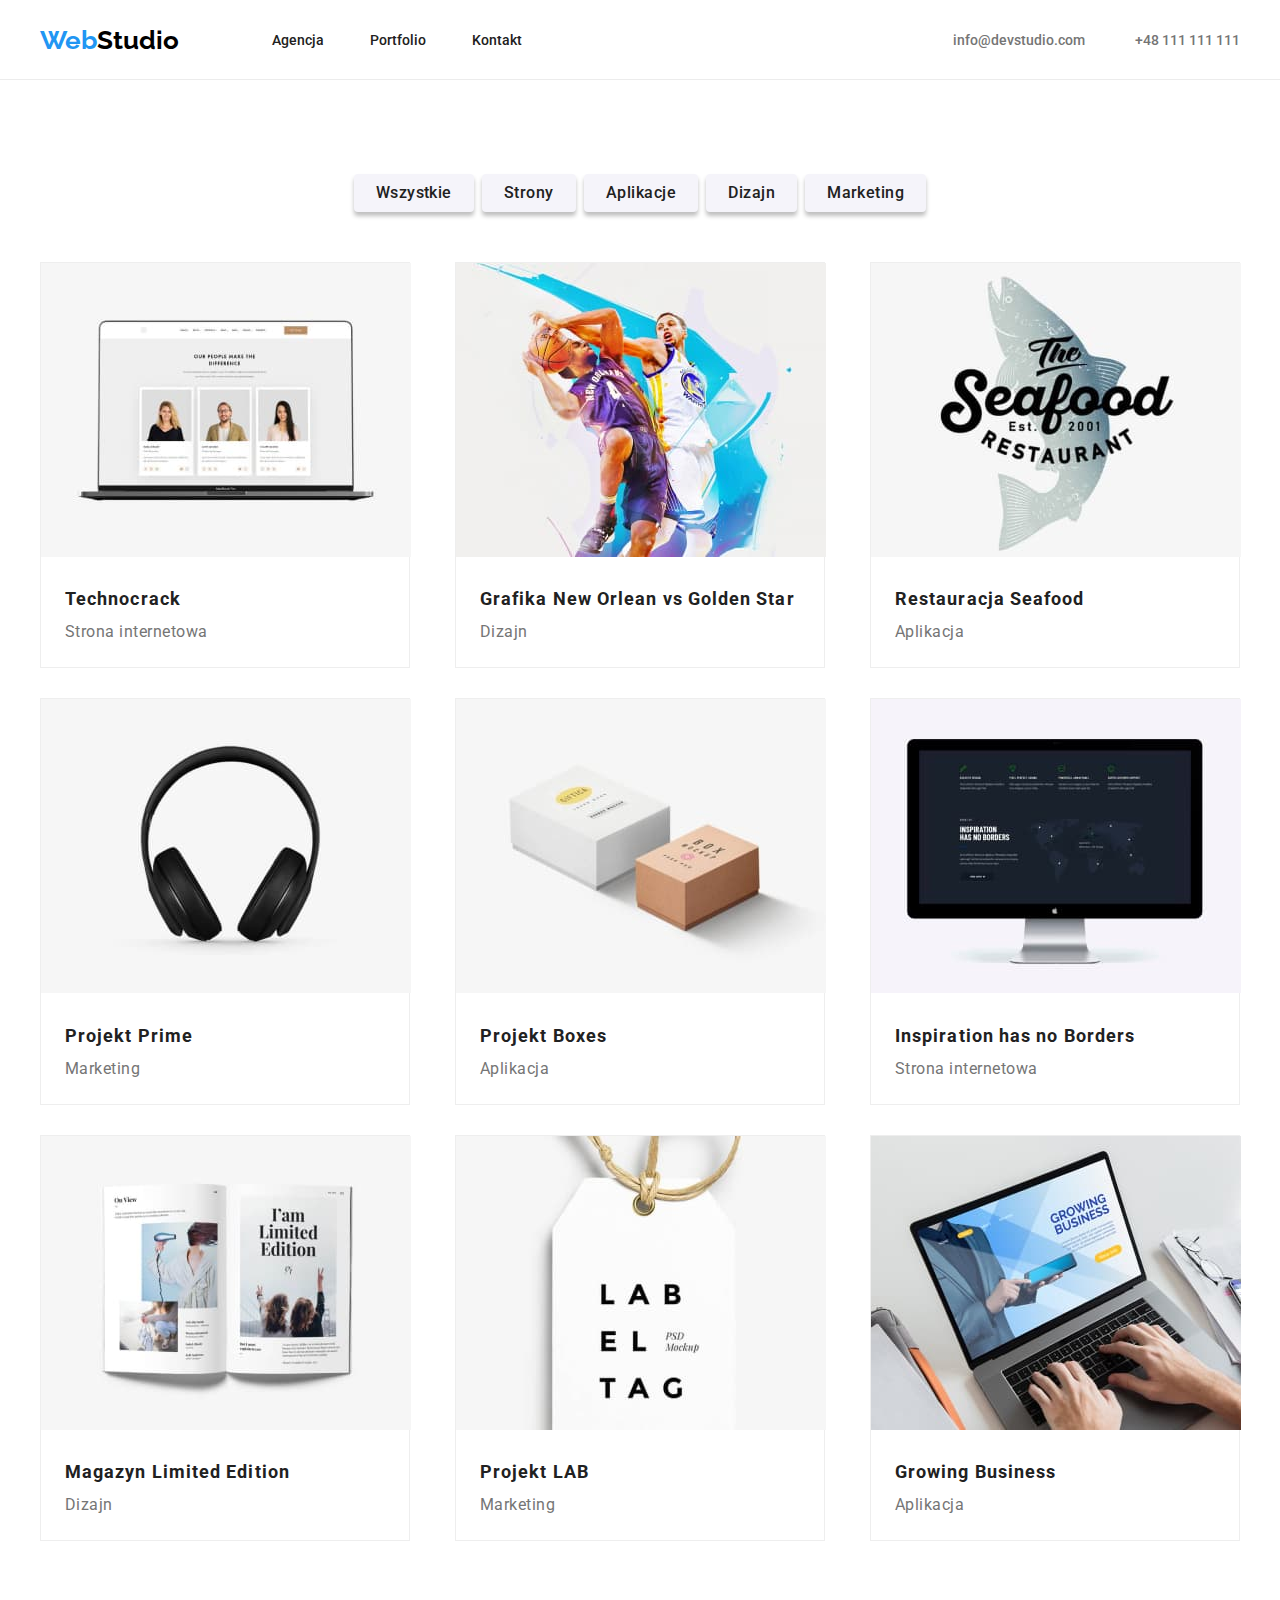
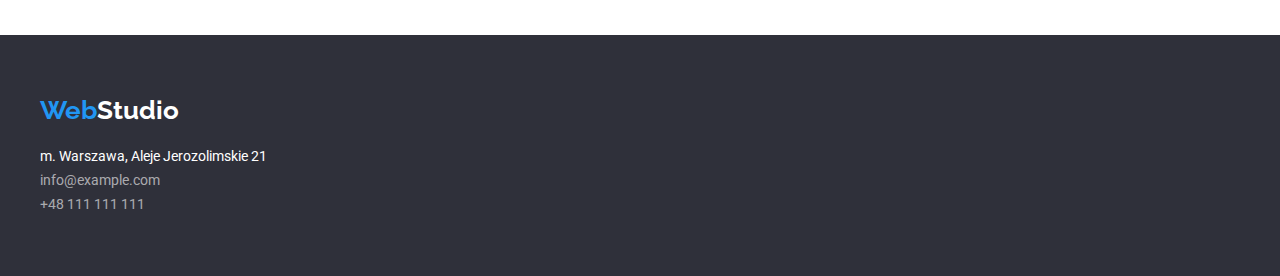
==== portfolio.html @ f836782e "start" ====
<!DOCTYPE html>
<html lang="pl">
  <head>
    <link
    rel="stylesheet"
    href="https://cdnjs.cloudflare.com/ajax/libs/modern-normalize/1.0.0/modern-normalize.min.css"
    />
    <meta charset="utf-8" />
    <meta http-equiv="x-ua-compatible" content="ie=edge" />
    <meta name="viewport" content="width=device-width, initial-scale=1.0" />
    <link rel="stylesheet" href="./css/styles.css" />
    <link rel="preconnect" href="https://fonts.googleapis.com" />
    <link rel="preconnect" href="https://fonts.gstatic.com" crossorigin />
    <link
      href="https://fonts.googleapis.com/css2?family=Raleway:wght@700&family=Roboto:ital,wght@0,400;0,500;0,700;0,900;1,400;1,500;1,700;1,900&display=swap"
      rel="stylesheet"
    />
    <title>WebStudio</title>
  </head>

  <body>
    <!-- Header -->
    <header class="header">
      <div class="container">
        <div class="header-menu">
          <div class="header-menu-items">
            <a
              class="link-webstudio"
              href="https://vigab.github.io/goit-markup-hw-03/"
            >
              <h2 class="web">Web<span class="studio">Studio</span></h2>
            </a>
            <nav>
              <ul class="header-menu-items-nav">
                <li>
                  <a class="header-menu-items-nav-link" href="index.html">Agencja</a>
                </li>
                <li>
                  <a class="header-menu-items-nav-link" href="portfolio.html">Portfolio</a>
                </li>
                <li>
                  <a class="header-menu-items-nav-link" href="kontakt.html">Kontakt</a>
                </li>
              </ul>
              </div>
            </nav>
            <ul class="header-menu-items-contact">
              <li>
                <a class="header-menu-items-contact-link" href="mailto:info@devstudio.com"
                  >info@devstudio.com</a
                >
              </li>
              <li>
                <a class="header-menu-items-contact-link" href="tel:+48111111111"
                  >+48 111 111 111</a
                >
              </li>
            </ul>
          
        </div>
      </div>
    </header>
    <main>
      <!-- Section 5 -->
      <section class="portfolio-buttons section">
        <div class="container">
          <ul class="portfolio-buttons-list">
            <li class="portfolio-buttons-list-item">
              <button type="button" class="button-portfolio">
                <span class="button-portfolio-text">Wszystkie</span>
              </button>
            </li>
            <li class="portfolio-buttons-list-item">
              <button type="button" class="button-portfolio">
                <span class="button-portfolio-text">Strony</span>
              </button>
            </li>
            <li class="portfolio-buttons-list-item">
              <button type="button" class="button-portfolio">
                <span class="button-portfolio-text">Aplikacje</span>
              </button>
            </li>
            <li class="portfolio-buttons-list-item">
              <button type="button" class="button-portfolio">
                <span class="button-portfolio-text">Dizajn</span>
              </button>
            </li>
            <li class="portfolio-buttons-list-item">
              <button type="button" class="button-portfolio">
                <span class="button-portfolio-text">Marketing</span>
              </button>
            </li>
          </ul>
        </div>
      </section>
      <!-- Section 6 -->
      <section class="portfolio-projects section"> 
        <div class="container">
          <ul class="portfolio-projects-list">
            <li class="portfolio-projects-list-item">
              <figure class="portfolio-projects-image">
                <img
                  src="./images/technocrack.jpg"
                  alt="projekt strony internetowej"
                  width="370"
                  height="294"
                />
                <figcaption class="portfolio-projects-caption">
                  <h4 class="portfolio-name">Technocrack</h4>
                  <p class="affiliation">Strona internetowa</p>
                </figcaption>
              </figure>
            </li>
            <li class="portfolio-projects-list-item">
              <figure class="portfolio-projects-image">
                <img
                  src="./images/grafika-new-orlean.jpg"
                  alt="zawodnicy koszykówki"
                  width="370"
                  height="294"
                />
                <figcaption class="portfolio-projects-caption">
                  <h4 class="portfolio-name">
                    Grafika New Orlean vs Golden Star
                  </h4>
                  <p class="affiliation">Dizajn</p>
                </figcaption>
              </figure>
            </li>
            <li class="portfolio-projects-list-item">
              <figure class="portfolio-projects-image">
                <img
                  src="./images/restauracja-apka.jpg"
                  alt="logo restauracji"
                  width="370"
                  height="294"
                />
                <figcaption class="portfolio-projects-caption">
                  <h4 class="portfolio-name">Restauracja Seafood</h4>
                  <p class="affiliation">Aplikacja</p>
                </figcaption>
              </figure>
            </li>
            <li class="portfolio-projects-list-item">
              <figure class="portfolio-projects-image">
                <img
                  src="./images/projekt-prime.jpg"
                  alt="słuchawki"
                  width="370"
                  height="294"
                />
                <figcaption class="portfolio-projects-caption">
                  <h4 class="portfolio-name">Projekt Prime</h4>
                  <p class="affiliation">Marketing</p>
                </figcaption>
              </figure>
            </li>
            <li class="portfolio-projects-list-item">
              <figure class="portfolio-projects-image">
                <img
                  src="./images/projekt-boxes.jpg"
                  alt="pudełka"
                  width="370"
                  height="294"
                />
                <figcaption class="portfolio-projects-caption">
                  <h4 class="portfolio-name">Projekt Boxes</h4>
                  <p class="affiliation">Aplikacja</p>
                </figcaption>
              </figure>
            </li>
            <li class="portfolio-projects-list-item">
              <figure class="portfolio-projects-image">
                <img
                  src="./images/isnpiration.jpg"
                  alt="ekran komputerowy"
                  width="370"
                  height="294"
                />
                <figcaption class="portfolio-projects-caption">
                  <h4 class="portfolio-name">Inspiration has no Borders</h4>
                  <p class="affiliation">Strona internetowa</p>
                </figcaption>
              </figure>
            </li>
            <li class="portfolio-projects-list-item">
              <figure class="portfolio-projects-image">
                <img
                  src="./images/magazyn.jpg"
                  alt="magazyn"
                  width="370"
                  height="294"
                />
                <figcaption class="portfolio-projects-caption">
                  <h4 class="portfolio-name">Magazyn Limited Edition</h4>
                  <p class="affiliation">Dizajn</p>
                </figcaption>
              </figure>
            </li>
            <li class="portfolio-projects-list-item">
              <figure class="portfolio-projects-image">
                <img
                  src="./images/projekt-lab.jpg"
                  alt="eytkieta"
                  width="370"
                  height="294"
                />
                <figcaption class="portfolio-projects-caption">
                  <h4 class="portfolio-name">Projekt LAB</h4>
                  <p class="affiliation">Marketing</p>
                </figcaption>
              </figure>
            </li>
            <li class="portfolio-projects-list-item">
              <figure class="portfolio-projects-image">
                <img
                  src="./images/growing.jpg"
                  alt="laptop"
                  width="370"
                  height="294"
                />
                <figcaption class="portfolio-projects-caption">
                  <h4 class="portfolio-name">Growing Business</h4>
                  <p class="affiliation">Aplikacja</p>
                </figcaption>
              </figure>
            </li>
          </ul> 
        </div>
      </section>
    </main>
    <!-- Footer -->
    <footer class="footer">
      <div class="container">
        <a class="link-webstudio" href="https://vigab.github.io/goit-markup-hw-03/">
          <h2 class="footer-web">Web<span class="footer-studio">Studio</span></h2>
        </a>
        <address>
          <ul>
            <li>
              <p class="footer-address">m. Warszawa, Aleje Jerozolimskie 21</p>
            </li>
            <li>
              <a class="footer-contact" href="info@example.com"
                >info@example.com</a
              >
            </li>
            <li>
              <a class="footer-contact" href="tel:+48111111111"
                >+48 111 111 111</a
              >
            </li>
          </ul>
        </address>
      </div>
    </footer>
  </body>
</html>
---- css/styles.css ----
/*all*/
body {
    font-family: 'Roboto',
            sans-serif;
    color: black;
}

:root {
    --main-blue: #2196F3;
    --lighter-black: #212121;
    --main-grey: #757575;
    --background-dark: #2F303A;
    --button-grey: #F5F4FA;
    --background-grey: #F5F4FA;

}

*,
*::before,
*::after {
  box-sizing: border-box;
}

h1,
h2,
h3,
h4,
h5,
h6,
p,
ul {
    margin: 0;
    padding: 0;
}

ul {
    list-style-type: none;
}

.container {
    max-width: 1200px;
    margin: 0 auto;
}

.section {
    padding-top: 94px;
    padding-bottom: 94px;
}

/*Header*/

.header {
    border-bottom: 1px solid #ececec;
    background-color: #fff;
    padding: 25px 0;
    height: 80px;
}

.header-menu {
    display: flex;
    justify-content: space-between;
    flex-wrap: wrap;
    align-items: center;
}

.header-menu-items {
    display: flex;
    flex-wrap: wrap;
    align-items: center;
    list-style: none;
}

.header-menu-items-nav {
    display: flex;
    flex-wrap: wrap;
    align-items: center;
    list-style: none;
    margin-left: -46px;

}

.header-menu-items-contact {
    display: flex;
    flex-wrap: wrap;
    align-items: center;
    list-style: none;
    margin-left: -50px;
}

.web,
.studio {
    font-family: Raleway, sans-serif;
    font-size: 26px;
    font-weight: 700;
    line-height: 1.19;
}

.link-webstudio {
    margin-right: 93px;
}

.web {
    color: var(--main-blue);
}

.studio {
    color: black;
}

.header-menu-items-nav-link:hover,
.header-menu-items-nav-link:focus {
    color: var(--main-blue);
}

.header-menu-items-contact-link:hover,
.header-menu-items-contact-link:focus {
    color: var(--main-blue);
}

.header-menu-items-nav-link,
.header-menu-items-contact-link,
.link-webstudio {
    text-decoration: none;
    font-weight: 500;
    font-size: 14px;
    line-height: 1.14em;
}

.header-menu-items-nav-link {
    color: var(--lighter-black);
    margin-left: 46px;
}

.header-menu-items-contact-link {
    color: var(--main-grey);
    margin-left: 50px;
}


/*Sections main page*/

.section-title {
    background-color: var(--background-dark);
    text-align: center;
    padding: 200px 0;
}


.our-team {
    background-color: var(--background-grey);
}

.title-main {
    color: white;
    font-size: 44px;
    font-weight: 900;
    text-align: center;
    line-height: 1.36em;
    max-width: 696px;
    margin: 0 auto 30px;

}

.button-main {
    background-color: var(--main-blue);
    cursor: pointer;
    border: 0px;
    color: white;
    font-size: 16px;
    font-weight: 700;
    text-align: center;
    line-height: 1.875em;
    padding: 10px 42px;
    border-radius: 4px;
    letter-spacing: 0.06em;
    box-shadow: 0px 4px 4px rgba(0, 0, 0, 0.15);
    border-radius: 4px;
}

.button-main:hover {
    background-color: #2196F3CC;
}

.section-info {
    display: flex;
    list-style-type: none;
    flex-wrap: wrap;
    margin-bottom: -30px;
    padding-bottom: 94px;
    justify-content: space-between;
}

.section-info-container {
    margin-bottom: 30px;
    max-width: 270px;
}

.section-info-title {
    font-weight: 700;
    font-size: 14px;
    text-transform: uppercase;
    color: var(--lighter-black);
    line-height: 1.14em;
    margin-bottom: 10px;
    letter-spacing: 0.03em;
}

.section-info-title-text {
    font-size: 14px;
    color: var(--main-grey);
    line-height: 1.71em;
    letter-spacing: 0.03em;
}

.title-section {
    font-size: 36px;
    font-weight: 700;
    text-align: center;
    color: var(--lighter-black);
    line-height: 1.17em;
    margin-bottom: 50px;
    letter-spacing: 0.03em;
}

.title-section-list {
    display: flex;
    flex-wrap: wrap;
    margin-bottom: -30px;
    justify-content: space-between;
    
}

.title-section-list-item {
    margin-bottom: 30px;
}

.our-team-list {
    list-style-type: none;
    display: flex;
    flex-wrap: wrap;
    margin-bottom: -30px;
    justify-content: space-between;
}

.our-team-list-item {
    background-color: #fff;
    text-align: center;
    box-shadow: 0px 1px 3px rgba(0, 0, 0, 0.12), 0px 1px 1px rgba(0, 0, 0, 0.14), 0px 2px 1px rgba(0, 0, 0, 0.2);
    border-radius: 0px 0px 4px 4px;
    margin-bottom: 30px;
}

.our-team-image {
    margin: 0px;
}

.name {
    font-weight: 500;
    font-size: 16px;
    text-align: center;
    color: var(--lighter-black);
    line-height: 1.19em;
    padding-top: 30px;
    margin-bottom: 10px;
}

.occupation {
    font-size: 16px;
    text-align: center;
    color: var(--main-grey);
    line-height: 1.19em;
    padding-bottom: 30px;
}


/* Section portfolio */

.portfolio-buttons {
    padding-bottom: 0px;
}

.portfolio-projects {
    padding-top: 0px;
}

.button-portfolio {
    background-color: var(--button-grey);
    cursor: pointer;
    border: 0px;
    padding: 6px 22px;
    border-radius: 4px;
    box-shadow: 0px 4px 4px rgba(0, 0, 0, 0.25);

}

.button-portfolio:hover {
    background-color: var(--main-blue);
}

.button-portfolio:hover > span {
    color: white;
}

.button-portfolio-text {
    font-size: 16px;
    font-weight: 500;
    line-height: 1.62em;
    color: var(--lighter-black);
    text-align: center;
    letter-spacing: 0.03em;
}

.portfolio-buttons-list {
    display: flex;
    justify-content: center;
    list-style-type: none;
    flex-wrap: wrap;
    margin-left: -8px;
    margin-bottom: -8px;
    padding-bottom: 50px;
    
}

.portfolio-buttons-list-item {
    margin-left: 8px;
    margin-bottom: 8px;
}

.portfolio-projects-list {
    list-style-type: none;
    display: flex;
    flex-wrap: wrap;
    margin-bottom: -30px;
    justify-content: space-between;
}



.portfolio-projects-list-item {
    margin-bottom: 30px;
    max-width: 370px;
    border: 1px solid #EEEEEE;
}

.portfolio-projects-image {
    margin: 0px;
}

.portfolio-name {
    font-weight: 700;
    font-size: 18px;
    line-height: 2em;
    color: var(--lighter-black);
    letter-spacing: 0.06em;
}

.affiliation {
    font-size: 16px;
    line-height: 1.88em;
    color: var(--main-grey);
    letter-spacing: 0.03em;
}

.portfolio-projects-caption {
    margin: 20px 24px 20px 24px;
}

/*Footer*/

.footer {
    background-color: var(--background-dark);
    padding: 60px 0;
}

.footer-web,
.footer-studio {
    font-family: Raleway, sans-serif;
    font-size: 26px;
    font-weight: 700;
    line-height: 1.19em;
}

.footer-web {
    color: var(--main-blue);
}

.footer-studio {
    color: white;
}

.footer-address {
    color: white;
}

.footer-contact:hover,
.footer-contact:focus {
    color: var(--main-blue);
}

.footer-contact {
    text-decoration: none;
    color: rgba(255, 255, 255, 0.6);
}

.footer-address,
.footer-contact {
    font-size: 14px;
    line-height: 1.71em;
    font-style: normal;
}
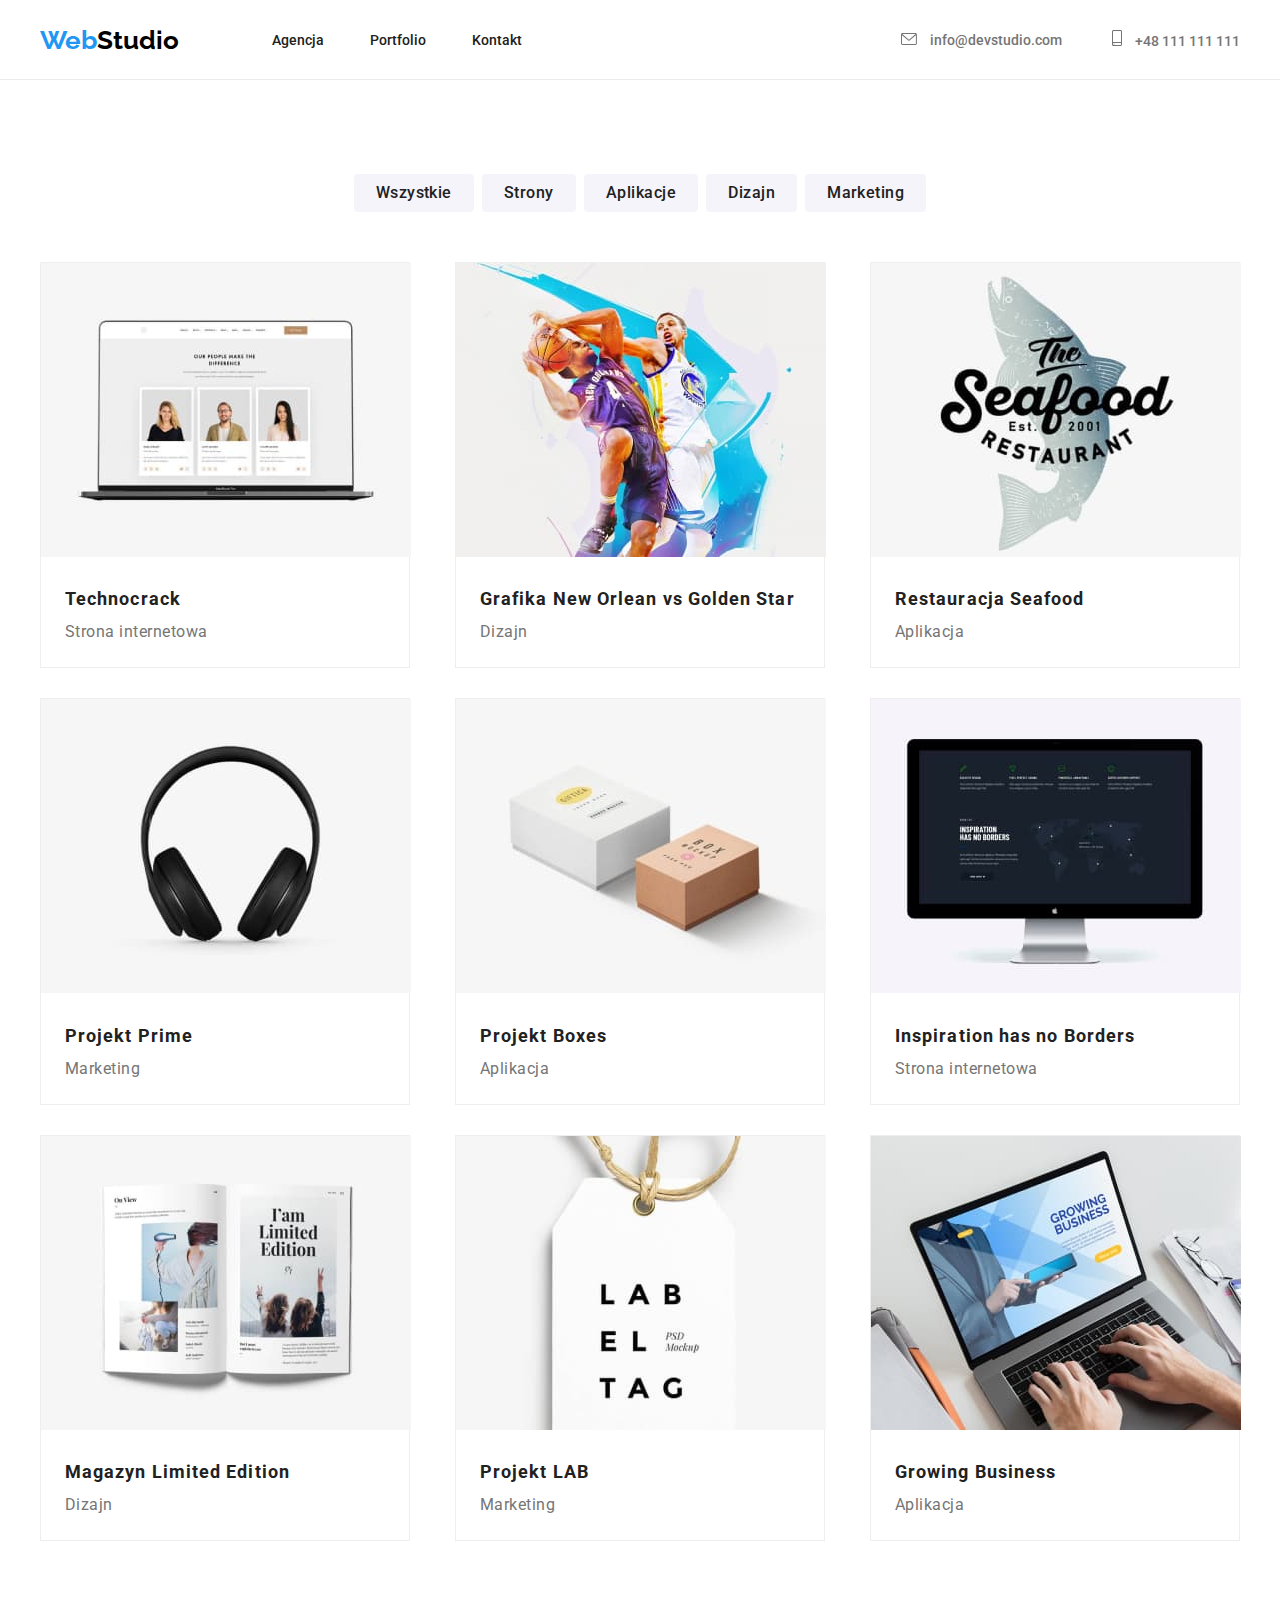
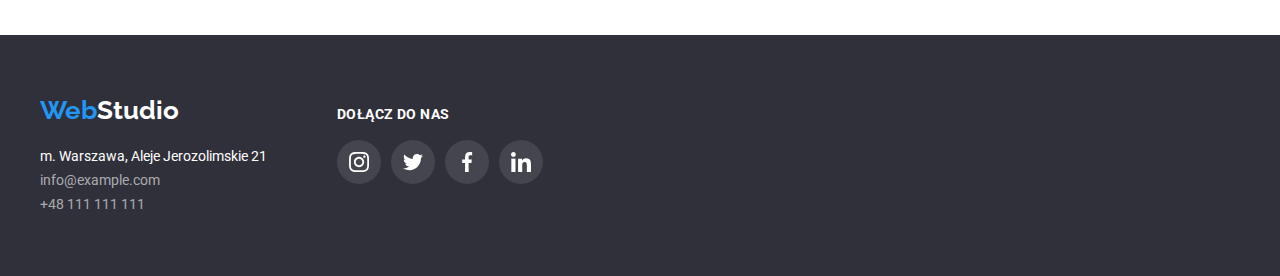
==== commit ac119406: "done" ====
--- a/portfolio.html
+++ b/portfolio.html
@@ -46,22 +46,27 @@
             </nav>
             <ul class="header-menu-items-contact">
               <li>
-                <a class="header-menu-items-contact-link" href="mailto:info@devstudio.com"
-                  >info@devstudio.com</a
-                >
+                <a class="header-menu-items-contact-link" href="mailto:info@devstudio.com">
+                  <svg class="contact-icon" width="16px" height="12px">
+                    <use href="./images/icons.svg#icon-email"></use>
+                  </svg>
+                info@devstudio.com</a>
               </li>
               <li>
                 <a class="header-menu-items-contact-link" href="tel:+48111111111"
-                  >+48 111 111 111</a
+                  >
+                  <svg class="contact-icon" width="10px" height="16px">
+                    <use href="./images/icons.svg#icon-tel"></use>
+                  </svg>
+                  +48 111 111 111</a
                 >
               </li>
             </ul>
-          
         </div>
       </div>
     </header>
     <main>
-      <!-- Section 5 -->
+      <!-- Section Portfolio Buttons -->
       <section class="portfolio-buttons section">
         <div class="container">
           <ul class="portfolio-buttons-list">
@@ -93,7 +98,7 @@
           </ul>
         </div>
       </section>
-      <!-- Section 6 -->
+      <!-- Section Portfolio Projects -->
       <section class="portfolio-projects section"> 
         <div class="container">
           <ul class="portfolio-projects-list">
@@ -232,6 +237,8 @@
     <!-- Footer -->
     <footer class="footer">
       <div class="container">
+        <div class="footer-flex">
+        <div class="footer-left">
         <a class="link-webstudio" href="https://vigab.github.io/goit-markup-hw-03/">
           <h2 class="footer-web">Web<span class="footer-studio">Studio</span></h2>
         </a>
@@ -252,6 +259,41 @@
             </li>
           </ul>
         </address>
+        </div>
+        <div class="footer-right">
+          <h6 class="join-us">DOŁĄCZ DO NAS</h6>
+          <ul class="footer-social-list">
+            <li>
+              <a href="" class="footer-social-list-item">
+                <svg class="social-icon" width="20" height="20">
+                  <use href="./images/icons.svg#icon-instagram"></use>
+                </svg>
+              </a>
+            </li>
+            <li>
+              <a href="" class="footer-social-list-item">
+                <svg class="social-icon" width="20" height="20">
+                  <use href="./images/icons.svg#icon-twitter"></use>
+                </svg>
+              </a>
+            </li>
+            <li>
+              <a href="" class="footer-social-list-item">
+                <svg class="social-icon" width="20" height="20">
+                  <use href="./images/icons.svg#icon-facebook"></use>
+                </svg>
+              </a>
+            </li>
+            <li>
+              <a href="" class="footer-social-list-item">
+                <svg class="social-icon" width="20" height="20">
+                  <use href="./images/icons.svg#icon-linkedin"></use>
+                </svg>
+              </a>
+            </li>
+          </ul>
+        </div>
+        </div>
       </div>
     </footer>
   </body>
--- a/css/styles.css
+++ b/css/styles.css
@@ -12,6 +12,7 @@
     --background-dark: #2F303A;
     --button-grey: #F5F4FA;
     --background-grey: #F5F4FA;
+    --social-icon: #AFB1B8;
 
 }
 
@@ -107,14 +108,17 @@
     color: black;
 }
 
+.header-menu-items-contact-link:hover,
+.header-menu-items-contact-link:focus,
 .header-menu-items-nav-link:hover,
 .header-menu-items-nav-link:focus {
     color: var(--main-blue);
-}
-
-.header-menu-items-contact-link:hover,
-.header-menu-items-contact-link:focus {
-    color: var(--main-blue);
+    
+}
+
+.contact-icon:focus,
+.contact-icon:hover {
+    fill: var(--main-blue);
 }
 
 .header-menu-items-nav-link,
@@ -136,6 +140,10 @@
     margin-left: 50px;
 }
 
+.contact-icon {
+    margin-right: 10px;
+    fill: currentColor;
+}
 
 /*Sections main page*/
 
@@ -143,6 +151,7 @@
     background-color: var(--background-dark);
     text-align: center;
     padding: 200px 0;
+    background-image: linear-gradient(rgba(47, 48, 58, 0.4), rgba(47, 48, 58, 0.4)), url(../images/background.jpg);
 }
 
 
@@ -179,6 +188,7 @@
 
 .button-main:hover {
     background-color: #2196F3CC;
+    box-shadow: 0px 4px 4px rgba(0, 0, 0, 0.25);
 }
 
 .section-info {
@@ -212,6 +222,17 @@
     letter-spacing: 0.03em;
 }
 
+.section-info-icon {
+    display: flex;
+    width: 270px;
+    height: 120px;
+    align-items: center;
+    justify-content: center;
+    flex-direction: column;
+    margin-bottom: 30px;
+    background-color: var(--background-grey);
+}
+
 .title-section {
     font-size: 36px;
     font-weight: 700;
@@ -269,8 +290,55 @@
     text-align: center;
     color: var(--main-grey);
     line-height: 1.19em;
+    padding-bottom: 18px;
+}
+
+.our-team-icons-list {
+    display: flex;
+    justify-content: center;
     padding-bottom: 30px;
-}
+  }
+
+.our-team-icons-item {
+    display: flex;
+    align-items: center;
+    justify-content: center;
+    fill: var(--social-icon);
+    width: 44px;
+    height: 44px;
+    border-radius: 50%;
+    margin-right: 10px;
+  }
+
+.our-team-icons-item:hover,
+.our-team-icons-item:focus {
+  background-color: var(--main-blue);
+  fill: #ffffff;
+}
+
+.our-customers-list {
+    display: flex;
+    justify-content: center;
+  }
+
+.our-customers-item {
+    display: flex;
+    align-items: center;
+    justify-content: center;
+    cursor: pointer;
+    fill: var(--social-icon);
+    width: 170px;
+    height: 92px;
+    border: 1px solid #afb1b8;
+    border-radius: 4px;
+    margin-right: 30px;
+  }
+
+.our-customers-item:hover,
+.our-customers-item:focus {
+    border-color: var(--main-blue);
+    fill: var(--main-blue);
+  }
 
 
 /* Section portfolio */
@@ -289,15 +357,17 @@
     border: 0px;
     padding: 6px 22px;
     border-radius: 4px;
+
+}
+
+.button-portfolio:hover,
+.button-portfolio:focus {
+    background-color: var(--main-blue);
     box-shadow: 0px 4px 4px rgba(0, 0, 0, 0.25);
-
-}
-
-.button-portfolio:hover {
-    background-color: var(--main-blue);
-}
-
-.button-portfolio:hover > span {
+}
+
+.button-portfolio:hover > span,
+.button-portfolio:focus > span {
     color: white;
 }
 
@@ -365,6 +435,11 @@
     margin: 20px 24px 20px 24px;
 }
 
+.portfolio-projects-list-item:hover {
+    box-shadow: 0px 4px 4px rgba(0, 0, 0, 0.25);
+    cursor: pointer;
+}
+
 /*Footer*/
 
 .footer {
@@ -407,4 +482,47 @@
     font-size: 14px;
     line-height: 1.71em;
     font-style: normal;
+}
+
+.footer-flex {
+    display: flex;
+    align-items: baseline;
+}
+
+.footer-left {
+    margin-right: 70px;
+  }
+
+.join-us {
+    color: #ffffff;
+    font-family: 'Roboto';
+    font-style: normal;
+    font-weight: 700;
+    font-size: 14px;
+    line-height: 16px;
+    letter-spacing: 0.03em;
+    text-transform: uppercase;
+}
+
+.footer-social-list {
+    display: flex;
+    justify-content: center;
+    margin-top: 18px;
+}
+
+.footer-social-list-item {
+    fill: #ffffff;
+    background: rgba(255, 255, 255, 0.1);
+    margin-right: 10px;
+    display: flex;
+    align-items: center;
+    justify-content: center;
+    width: 44px;
+    height: 44px;
+    border-radius: 50%;
+}
+
+.footer-social-list-item:hover,
+.footer-social-list-item:focus {
+  background-color: var(--main-blue);
 }